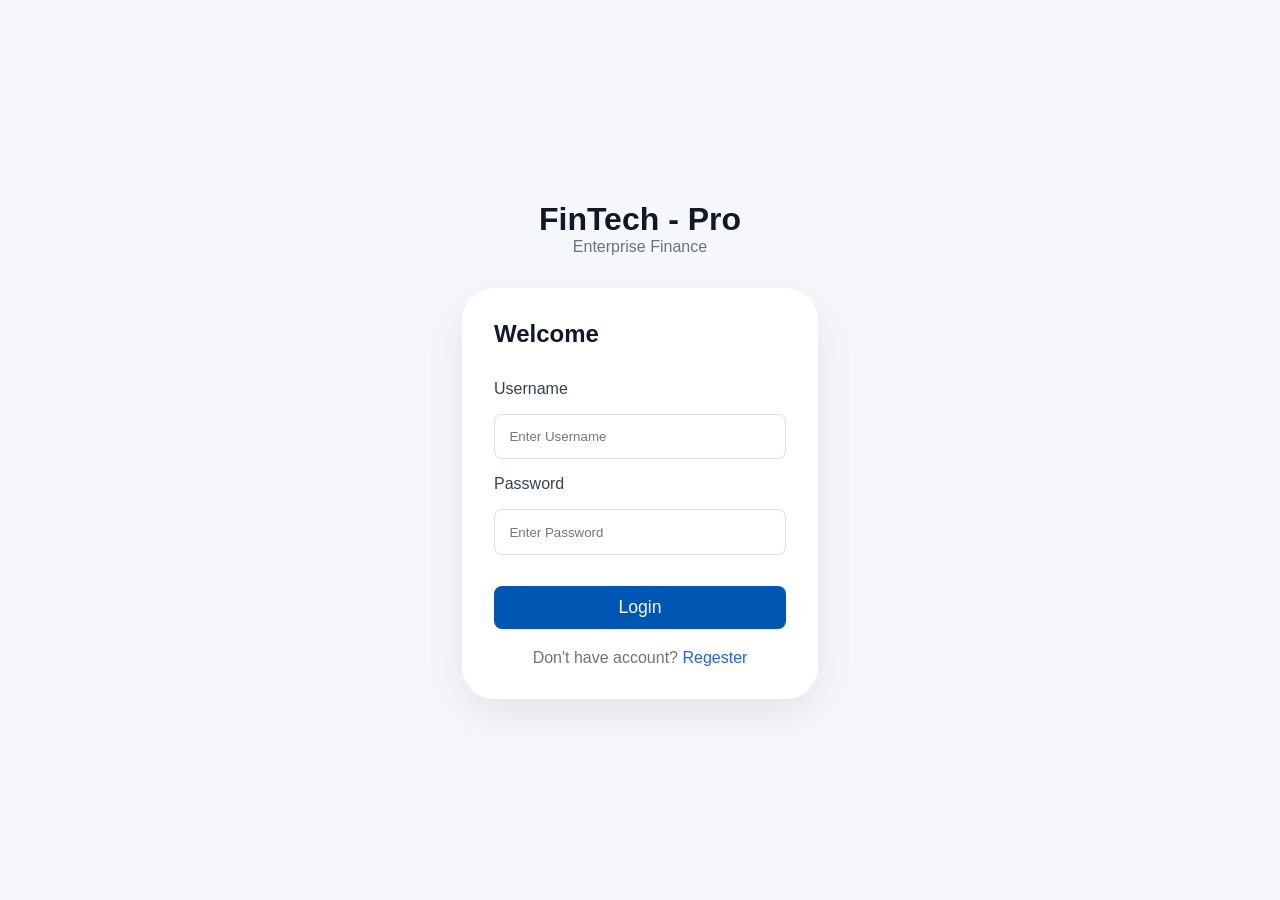
==== index.html @ 7f4a0366 "FinTrack app code" ====
<!DOCTYPE html>
<html lang="en">

<head>
    <meta charset="UTF-8">
    <meta name="viewport" content="width=device-width, initial-scale=1.0">
    <title>FinTech Pro - Login</title>
    <link rel="stylesheet" href="css/login.css">
</head>

<body>

    <div class="container">
        <div class="app-name">
            <h1>FinTech - Pro</h1>
            <p>Enterprise Finance</p>
        </div>

        <div class="login-box">
            <h2>Welcome</h2>

            <form id="loginForm">
                <label>Username</label>
                <input type="text" id="loginName" placeholder="Enter Username">

                <label>Password</label>
                <input type="password" id="loginPassword" placeholder="Enter Password">

                <button>Login</button>
            </form>

            <p class="register">
                Don't have account?
                <a href="register.html">Regester</a>
            </p>
        </div>
    </div>

    <script src="js/storage.js"></script>
    <script src="js/auth.js"></script>
</body>

</html>
---- css/login.css ----
* {
  margin: 0;
  padding: 0;
  box-sizing: border-box;
  font-family: Arial, Helvetica, sans-serif;
}

html,
body {
  height: 100%;
  width: 100%;
}

body {
  min-height: 100vh;
  background: #f5f7fb;
  display: flex;
  align-items: center;
  justify-content: center;
}

.container {
  width: 100%;
  max-width: 420px;
  padding: 2rem;
}

.app-name {
  text-align: center;
  margin-bottom: 2rem;
}

.app-name h1 {
  font-size: 2rem;
  color:#111827;
}

.app-name p{
    color:#6b7280;
}

.login-box, .register-box{
    background-color: white;
    padding: 2rem;
    border-radius: 2rem;
    box-shadow:  0 15px 40px rgba(0,0,0,.08);
}

h2{
    margin-bottom: 2rem;
    color:#111827;
}

form{
    display:flex;
    flex-direction:column;
    gap:1rem;
}

label{
    font-size: 1rem;
    color: #374151;
}

input,
select{
    width:100%;
    padding:0.9rem;
    border-radius:0.5rem;
    border:1px solid #ddd;
    outline:none;
}

input:focus{
    border-color:#2563eb;
}

button{
    border:none;
    cursor:pointer;
}

form button{
    margin-top:15px;
    background:#0056B3;
    color:white;
    padding:0.7rem;
    border-radius:8px;
    font-size:1.1rem;
    transition: all ease 0.3s;

}

form button:hover{
    background: #003a77;
}

.register{
    margin-top: 20px;
    text-align: center;
    color: #6b7280;
}

a{
    color:#2563eb;
    text-decoration:none;
}

.register-btn{
    background: #28A745;
    transition: all ease 0.3s;
}

.register-btn:hover{
    background-color: #13852e;
}

.register-form-bottom{
    margin-top: 20px;
    text-align: center;
    color: #6b7280;
}
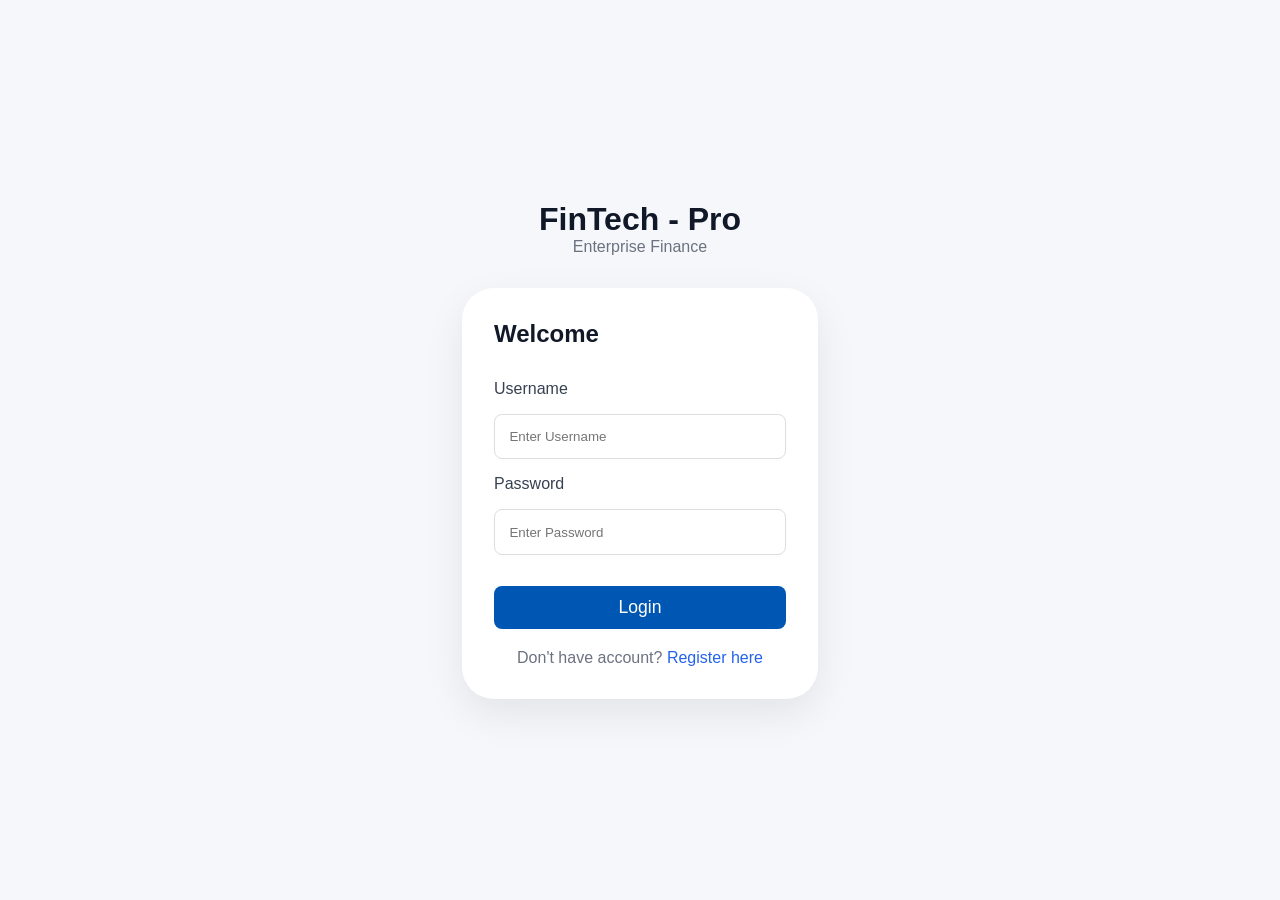
==== commit a9701a9d: "Register spelling correction" ====
--- a/index.html
+++ b/index.html
@@ -31,10 +31,10 @@
 
             <p class="register">
                 Don't have account?
-                <a href="register.html">Regester</a>
+                <a href="register.html">Register here</a>
             </p>
         </div>
-    </div>
+    </div>  
 
     <script src="js/storage.js"></script>
     <script src="js/auth.js"></script>
